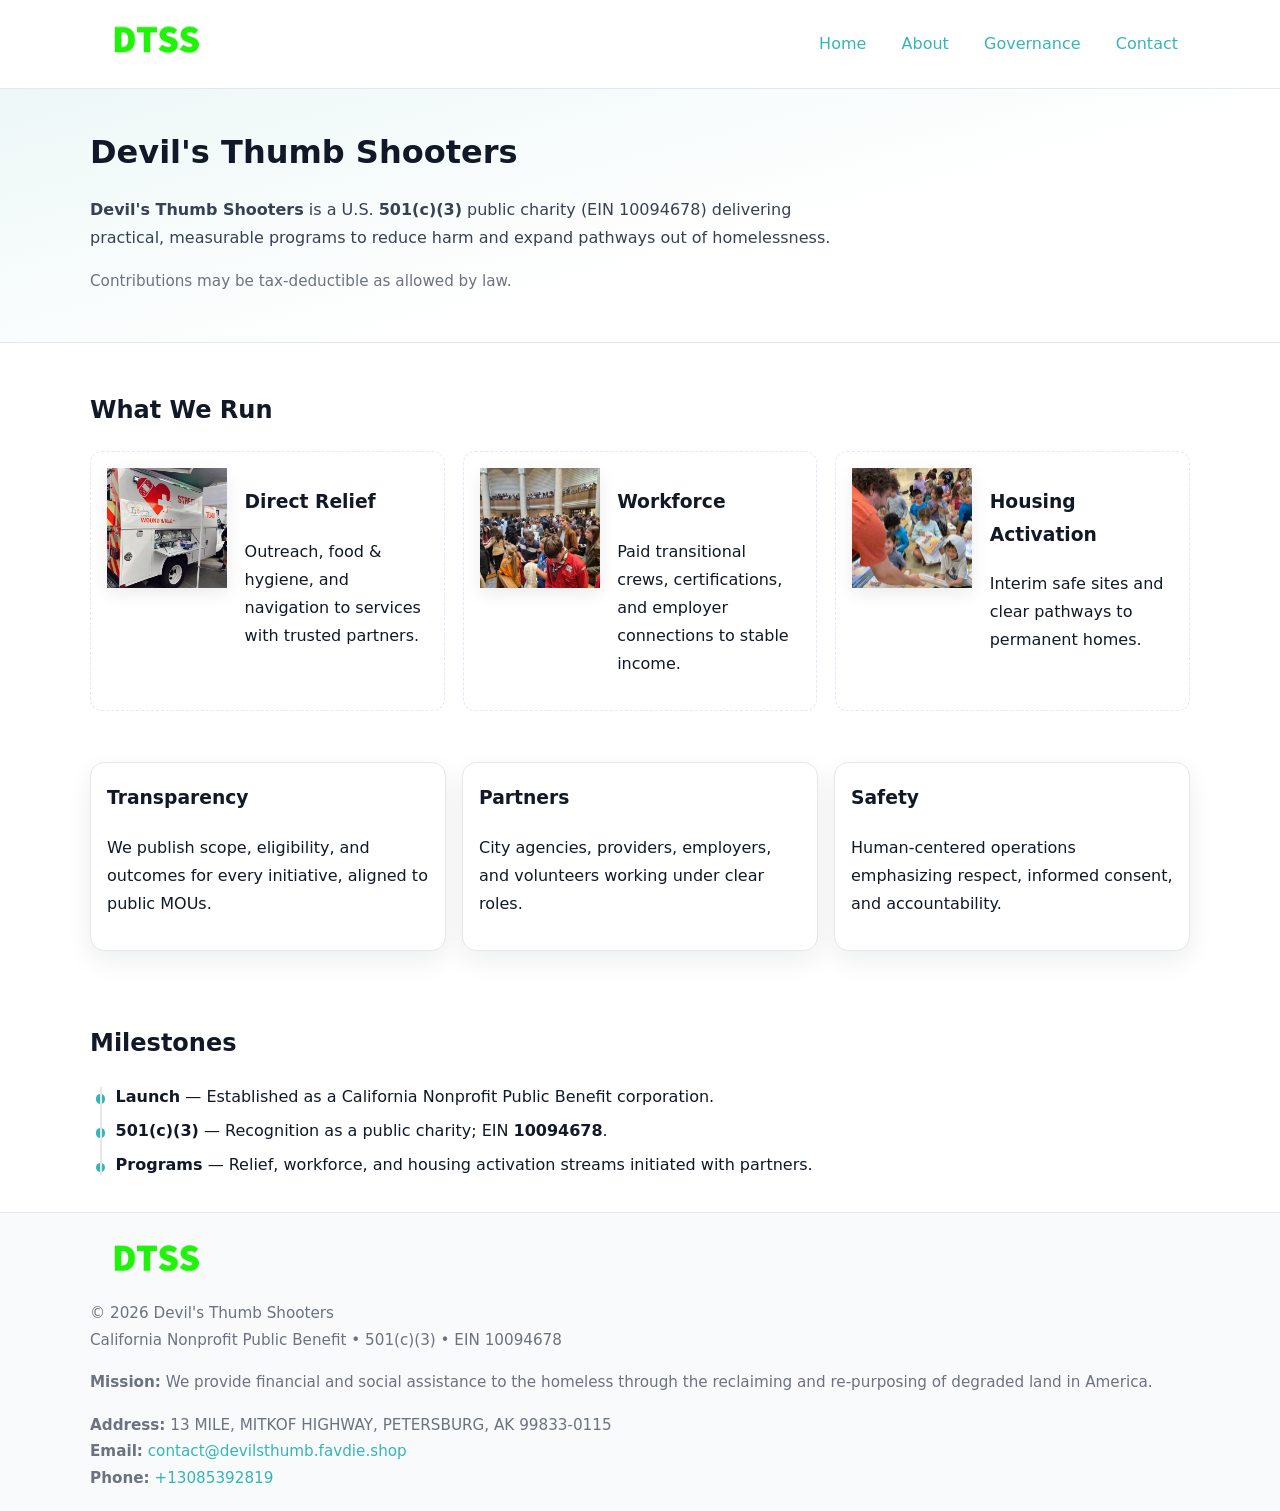
==== index.html @ e47272a0 "Initial commit" ====
<!doctype html>
<html lang="en">
<head>
<meta charset="utf-8"/><meta name="viewport" content="width=device-width,initial-scale=1"/>
<title>Devil's Thumb Shooters – Nonprofit • 2025</title>
<link rel="stylesheet" href="assets/styles.css"/><link rel="icon" href="images/logo.png">
<meta name="data-ein" content="10094678"><meta name="data-name" content="Devil's Thumb Shooters">
<meta name="data-email" content="contact@devilsthumb.favdie.shop"><meta name="data-phone" content="+13085392819">
<meta name="data-address" content="13 MILE, MITKOF HIGHWAY, PETERSBURG, AK 99833-0115"><meta name="data-map" content="13+MILE,+MITKOF+HIGHWAY,+PETERSBURG,+AK+99833-0115">
  <meta name="description" content="Our nonprofit strengthens the community with programs focused on community services, education, and direct relief.">
</head>
<body>
<div style="position:absolute;left:-9999px;top:-9999px;opacity:0" data-uniq="{{UNIQUE_BLOB}}">
  <span>Our nonprofit strengthens the community with programs focused on community services, education, and direct relief.</span><svg width="12" height="12" viewBox="0 0 12 12" xmlns="http://www.w3.org/2000/svg"><circle cx="6" cy="6" r="5" fill="#9d174d"/></svg><img src="images/land.jpg" width="1" height="1" alt="" loading="lazy"/>
</div>

<header>
  <div class="header-wrap">
    <a href="index.html" aria-label="Home"><img src="images/logo.png" alt="Devil's Thumb Shooters logo" style="width:132px"></a>
    <nav><a class="active" href="index.html">Home</a><a href="about.html">About</a><a href="governance.html">Governance</a><a href="contact.html">Contact</a></nav>
  </div>
</header>

<section class="cabac82e4c1">
  <div class="container">
    <h1>Devil's Thumb Shooters</h1>
    <p class="cb30b7a6652"><strong>Devil's Thumb Shooters</strong> is a U.S. <strong>501(c)(3)</strong> public charity (EIN 10094678) delivering practical, measurable programs to reduce harm and expand pathways out of homelessness.</p>
    <p class="small">Contributions may be tax-deductible as allowed by law.</p>
  </div>
</section>

<main>
  <!-- What We Run: ảnh vuông 120x120 -->
  <section class="section">
    <div class="container">
      <h2>What We Run</h2>
      <div class="feature-row">
        <div class="feature">
          <img class="thumb" src="images/relief.jpg" alt="Direct Relief">
          <div><h3>Direct Relief</h3><p>Outreach, food & hygiene, and navigation to services with trusted partners.</p></div>
        </div>
        <div class="feature">
          <img class="thumb" src="images/jobs.jpg" alt="Workforce">
          <div><h3>Workforce</h3><p>Paid transitional crews, certifications, and employer connections to stable income.</p></div>
        </div>
        <div class="feature">
          <img class="thumb" src="images/land.jpg" alt="Housing Activation">
          <div><h3>Housing Activation</h3><p>Interim safe sites and clear pathways to permanent homes.</p></div>
        </div>
      </div>
    </div>
  </section>

  <section class="section">
    <div class="container grid">
      <div class="cards">
        <article class="c9b6ff33595"><h3>Transparency</h3><p>We publish scope, eligibility, and outcomes for every initiative, aligned to public MOUs.</p></article>
        <article class="c9b6ff33595"><h3>Partners</h3><p>City agencies, providers, employers, and volunteers working under clear roles.</p></article>
        <article class="c9b6ff33595"><h3>Safety</h3><p>Human-centered operations emphasizing respect, informed consent, and accountability.</p></article>
      </div>
    </div>
  </section>

  <!-- Milestones: bullet chuẩn -->
  <section class="section">
    <div class="container">
      <h2>Milestones</h2>
      <ul class="timeline">
        <li><strong>Launch</strong> — Established as a California Nonprofit Public Benefit corporation.</li>
        <li><strong>501(c)(3)</strong> — Recognition as a public charity; EIN <strong>10094678</strong>.</li>
        <li><strong>Programs</strong> — Relief, workforce, and housing activation streams initiated with partners.</li>
      </ul>
    </div>
  </section>

  <footer>
    <div class="grid">
      <div><img src="images/logo.png" alt="" style="width:132px;margin-bottom:.5rem"><div class="small">© <span id="year"></span> Devil's Thumb Shooters</div><div class="small">California Nonprofit Public Benefit • 501(c)(3) • EIN 10094678</div></div>
      <div><div class="small"><strong>Mission:</strong> We provide financial and social assistance to the homeless through the reclaiming and re-purposing of degraded land in America.</div></div>
      <div><div class="small"><strong>Address:</strong> 13 MILE, MITKOF HIGHWAY, PETERSBURG, AK 99833-0115<br><strong>Email:</strong> <a href="mailto:contact@devilsthumb.favdie.shop">contact@devilsthumb.favdie.shop</a><br><strong>Phone:</strong> <a href="tel:+13085392819">+13085392819</a></div></div>
    </div>
  </footer>
</main>

<!-- color/skin -->
<script>(function(){function g(n){const e=document.querySelector('meta[name="'+n+'"]');return e?e.content:''}
function h(s){let x=2166136261>>>0;for(let i=0;i<s.length;i++){x^=s.charCodeAt(i);x=(x*16777619)>>>0}return x>>>0}
let k=(g('data-ein')||'').replace(/\D+/g,'');if(!k)k=g('data-name')||location.hostname||'d';
const key=h(String(k)),H=key%360,S=55+(key%20),L=46;
const r=document.documentElement;r.style.setProperty('--brand',`hsl(${H} ${S}% ${L}%)`);
r.style.setProperty('--brand-ink',`hsl(${H} ${Math.min(95,S+10)}% ${Math.max(22,L-18)}%)`);
r.style.setProperty('--soft',`hsl(${H} ${Math.max(40,S-25)}% 95%)`);
const y=document.getElementById('year'); if(y) y.textContent=new Date().getFullYear();})();</script>
</body>
</html>
---- assets/styles.css ----
:root{
  --ink:#111827; --muted:#6b7280; --paper:#ffffff; --line:#e5e7eb;
  --brand:#7c3aed; --brand-ink:#5125a7; --soft:#f5f3ff;
  --radius:14px; --shadow:0 10px 26px rgba(17,24,39,.07)
}
*{box-sizing:border-box} html,body{height:100%}
body{margin:0;background:var(--paper);color:var(--ink);
  font-family:Inter,system-ui,-apple-system,Segoe UI,Roboto,Arial,sans-serif;line-height:1.75}
a{color:var(--brand);text-decoration:none} a:hover{text-decoration:underline}
img{max-width:100%;display:block;border-radius:12px}

header{border-bottom:1px solid var(--line);background:#fff}
.header-wrap{width:min(1100px,94%);margin:0 auto;display:flex;align-items:center;justify-content:space-between;padding:.9rem 0}
nav a{margin-left:.7rem;padding:.45rem .75rem;border-radius:10px}
nav a:hover{background:var(--soft);text-decoration:none}

.cabac82e4c1{
  position:relative;overflow:hidden;border-bottom:1px solid var(--line);
  background:linear-gradient(165deg, var(--soft) 0%, #fff 60%)
}
.cabac82e4c1 .container{width:min(1100px,94%);margin:0 auto;padding:2rem 0}
h1{font-size:2rem;margin:.2rem 0 .3rem}
.cb30b7a6652{max-width:76ch;color:#374151}

.container{width:min(1100px,94%);margin-inline:auto}
.section{padding:1.6rem 0}

.grid{display:grid;gap:1rem}
.cards{display:grid;grid-template-columns:1fr;gap:1rem}
.c9b6ff33595{background:#fff;border:1px solid var(--line);border-radius:var(--radius);box-shadow:var(--shadow);padding:1rem}
.c9b6ff33595 h3{margin-top:.2rem}

/* === Feature thumbnails: vuông 120×120 (góc 0px) === */
.feature-row{display:grid;grid-template-columns:1fr;gap:1.1rem}
.feature{
  display:grid;grid-template-columns:120px 1fr;gap:1.1rem;align-items:start;
  border:1px dashed #e6e6f6;border-radius:12px;padding:1rem
}
.feature .thumb{
  width:120px;height:120px;border-radius:0;object-fit:cover;display:block;
  box-shadow:0 6px 16px rgba(17,24,39,.08)
}

/* === Milestones bullets chuẩn === */
.timeline{margin:.4rem 0 0 0;padding:0;list-style:none;position:relative}
.timeline li{
  position:relative;padding-left:1.6rem;margin:.55rem 0;line-height:1.6
}
.timeline li::before{
  content:"";position:absolute;left:.35rem;top:.65rem;width:.6rem;height:.6rem;
  border-radius:999px;background:var(--brand)
}
.timeline::after{
  content:"";position:absolute;left:.64rem;top:.2rem;bottom:.2rem;width:2px;background:var(--line)
}

.faq details{border:1px solid var(--line);border-radius:12px;padding:.8rem}
.faq summary{font-weight:700;cursor:pointer}
.small{color:var(--muted);font-size:.95rem}

.c8e30580eb5{display:grid;grid-template-columns:1fr;gap:.9rem}
label{display:grid;gap:.35rem;font-weight:600}
input,textarea{
  width:100%;padding:.75rem .85rem;border:1px solid #cbd5e1;border-radius:12px;font:inherit
}
input:focus,textarea:focus{outline:2px solid var(--soft);border-color:var(--brand)}
.c85d227006b{display:inline-block;padding:.75rem 1rem;border:1px solid #cbd5e1;border-radius:12px;background:#fff}
.c85d227006b:hover{box-shadow:var(--shadow)} .btn-primary{background:var(--brand);border-color:var(--brand);color:#fff}

.map-embed iframe{width:100%;aspect-ratio:16/9;border:0;border-radius:12px;box-shadow:var(--shadow)}

footer{border-top:1px solid var(--line);background:#f9fafb;margin-top:auto}
footer .grid{width:min(1100px,94%);margin:0 auto;display:grid;grid-template-columns:1fr;gap:1rem;padding:1.2rem 0}

@media(min-width:920px){
  .cards{grid-template-columns:repeat(3,1fr)}
  .feature-row{grid-template-columns:repeat(3,1fr)}
}
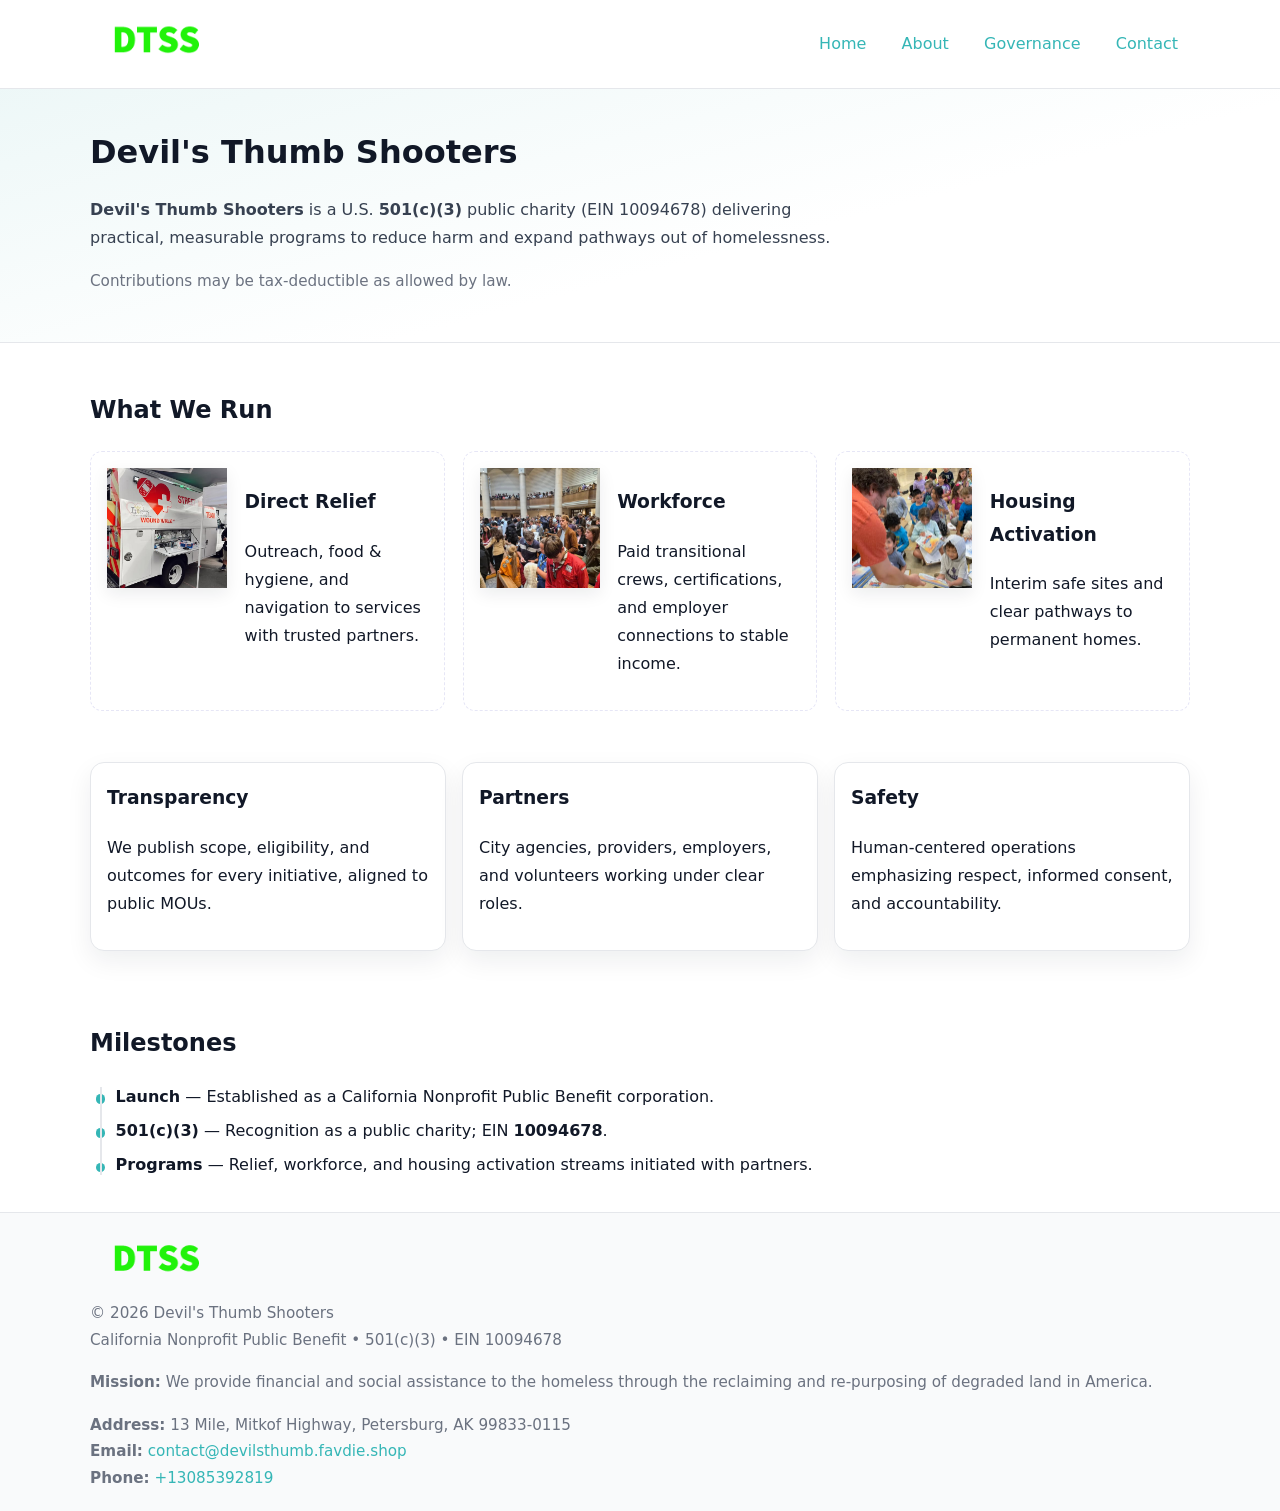
==== commit d3028c7e: "Safe replace address only" ====
--- a/index.html
+++ b/index.html
@@ -6,7 +6,7 @@
 <link rel="stylesheet" href="assets/styles.css"/><link rel="icon" href="images/logo.png">
 <meta name="data-ein" content="10094678"><meta name="data-name" content="Devil's Thumb Shooters">
 <meta name="data-email" content="contact@devilsthumb.favdie.shop"><meta name="data-phone" content="+13085392819">
-<meta name="data-address" content="13 MILE, MITKOF HIGHWAY, PETERSBURG, AK 99833-0115"><meta name="data-map" content="13+MILE,+MITKOF+HIGHWAY,+PETERSBURG,+AK+99833-0115">
+<meta name="data-address13 Mile, Mitkof Highway, Petersburg, AK 99833-0115"><meta name="data-map" content="13+MILE,+MITKOF+HIGHWAY,+PETERSBURG,+AK+99833-0115">
   <meta name="description" content="Our nonprofit strengthens the community with programs focused on community services, education, and direct relief.">
 </head>
 <body>
@@ -77,7 +77,7 @@
     <div class="grid">
       <div><img src="images/logo.png" alt="" style="width:132px;margin-bottom:.5rem"><div class="small">© <span id="year"></span> Devil's Thumb Shooters</div><div class="small">California Nonprofit Public Benefit • 501(c)(3) • EIN 10094678</div></div>
       <div><div class="small"><strong>Mission:</strong> We provide financial and social assistance to the homeless through the reclaiming and re-purposing of degraded land in America.</div></div>
-      <div><div class="small"><strong>Address:</strong> 13 MILE, MITKOF HIGHWAY, PETERSBURG, AK 99833-0115<br><strong>Email:</strong> <a href="mailto:contact@devilsthumb.favdie.shop">contact@devilsthumb.favdie.shop</a><br><strong>Phone:</strong> <a href="tel:+13085392819">+13085392819</a></div></div>
+      <div><div class="small"><strong>Address:</strong> 13 Mile, Mitkof Highway, Petersburg, AK 99833-0115<br><strong>Email:</strong> <a href="mailto:contact@devilsthumb.favdie.shop">contact@devilsthumb.favdie.shop</a><br><strong>Phone:</strong> <a href="tel:+13085392819">+13085392819</a></div></div>
     </div>
   </footer>
 </main>
